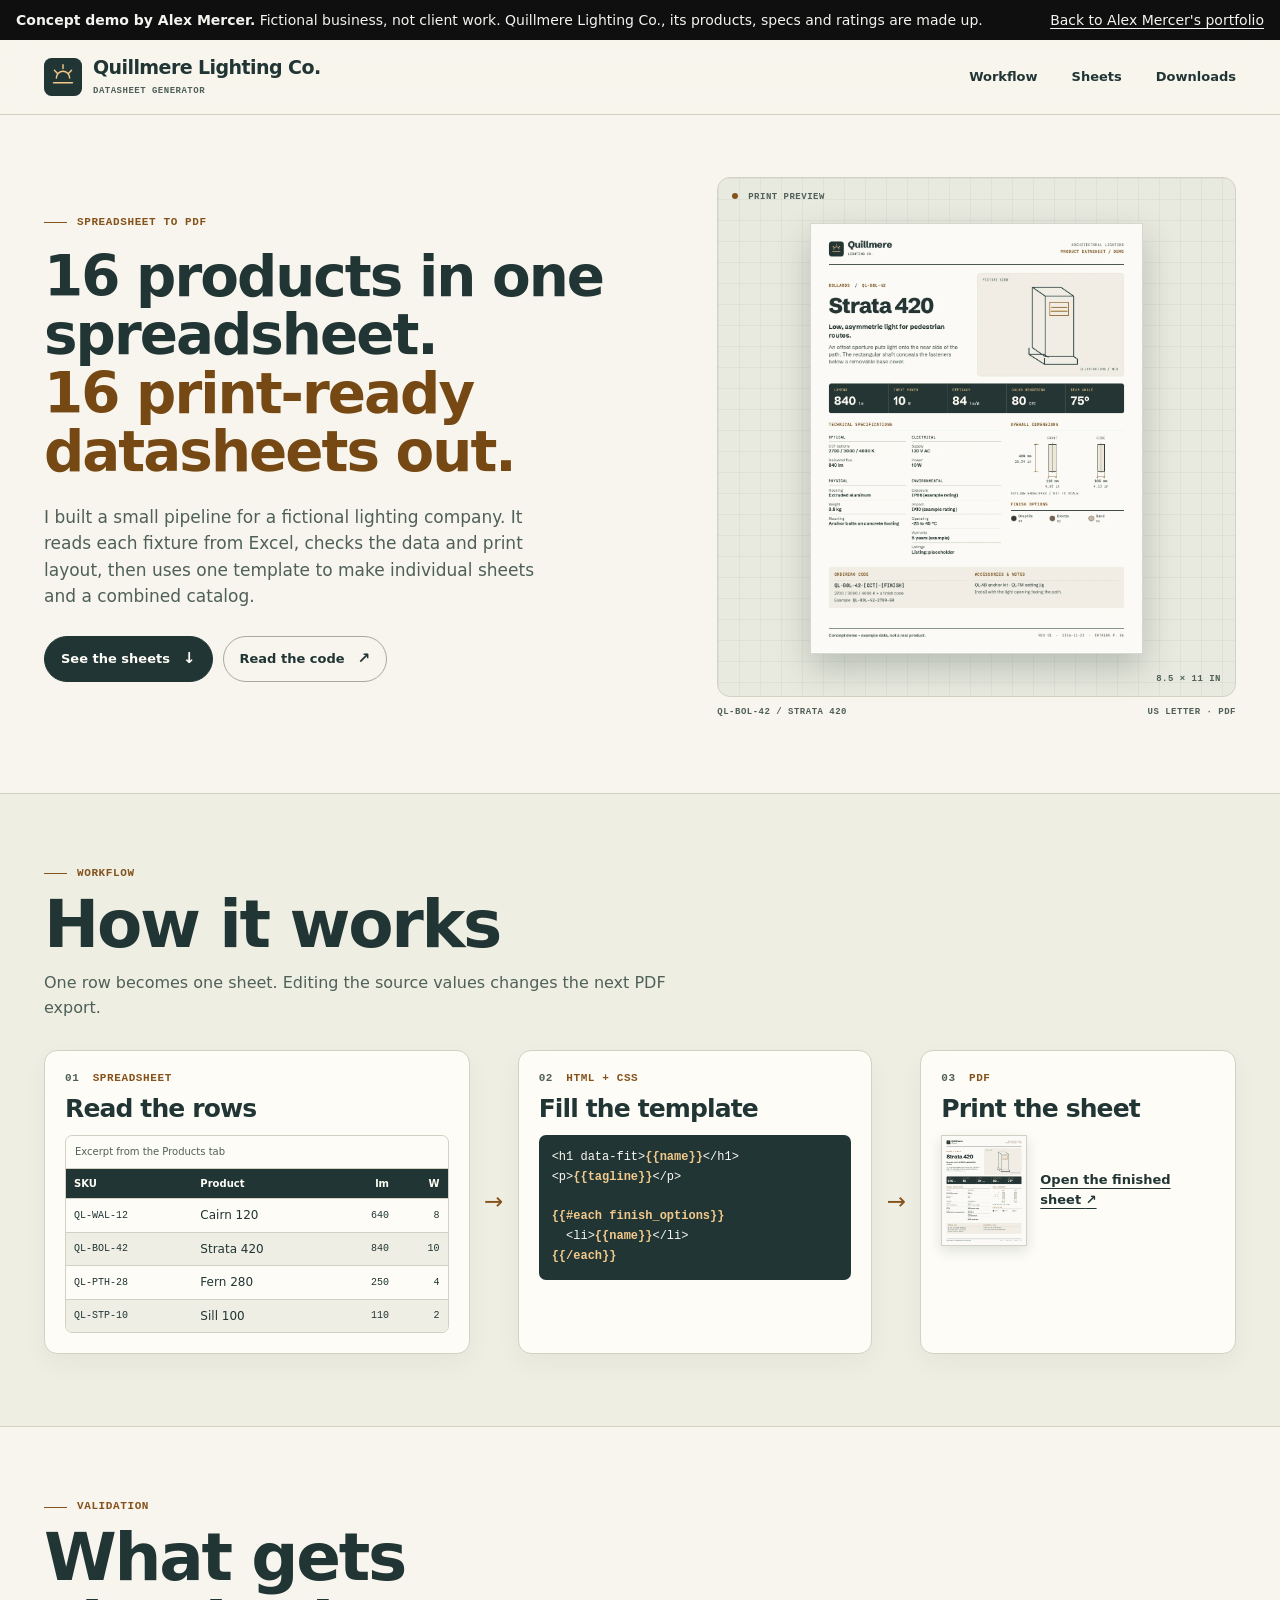
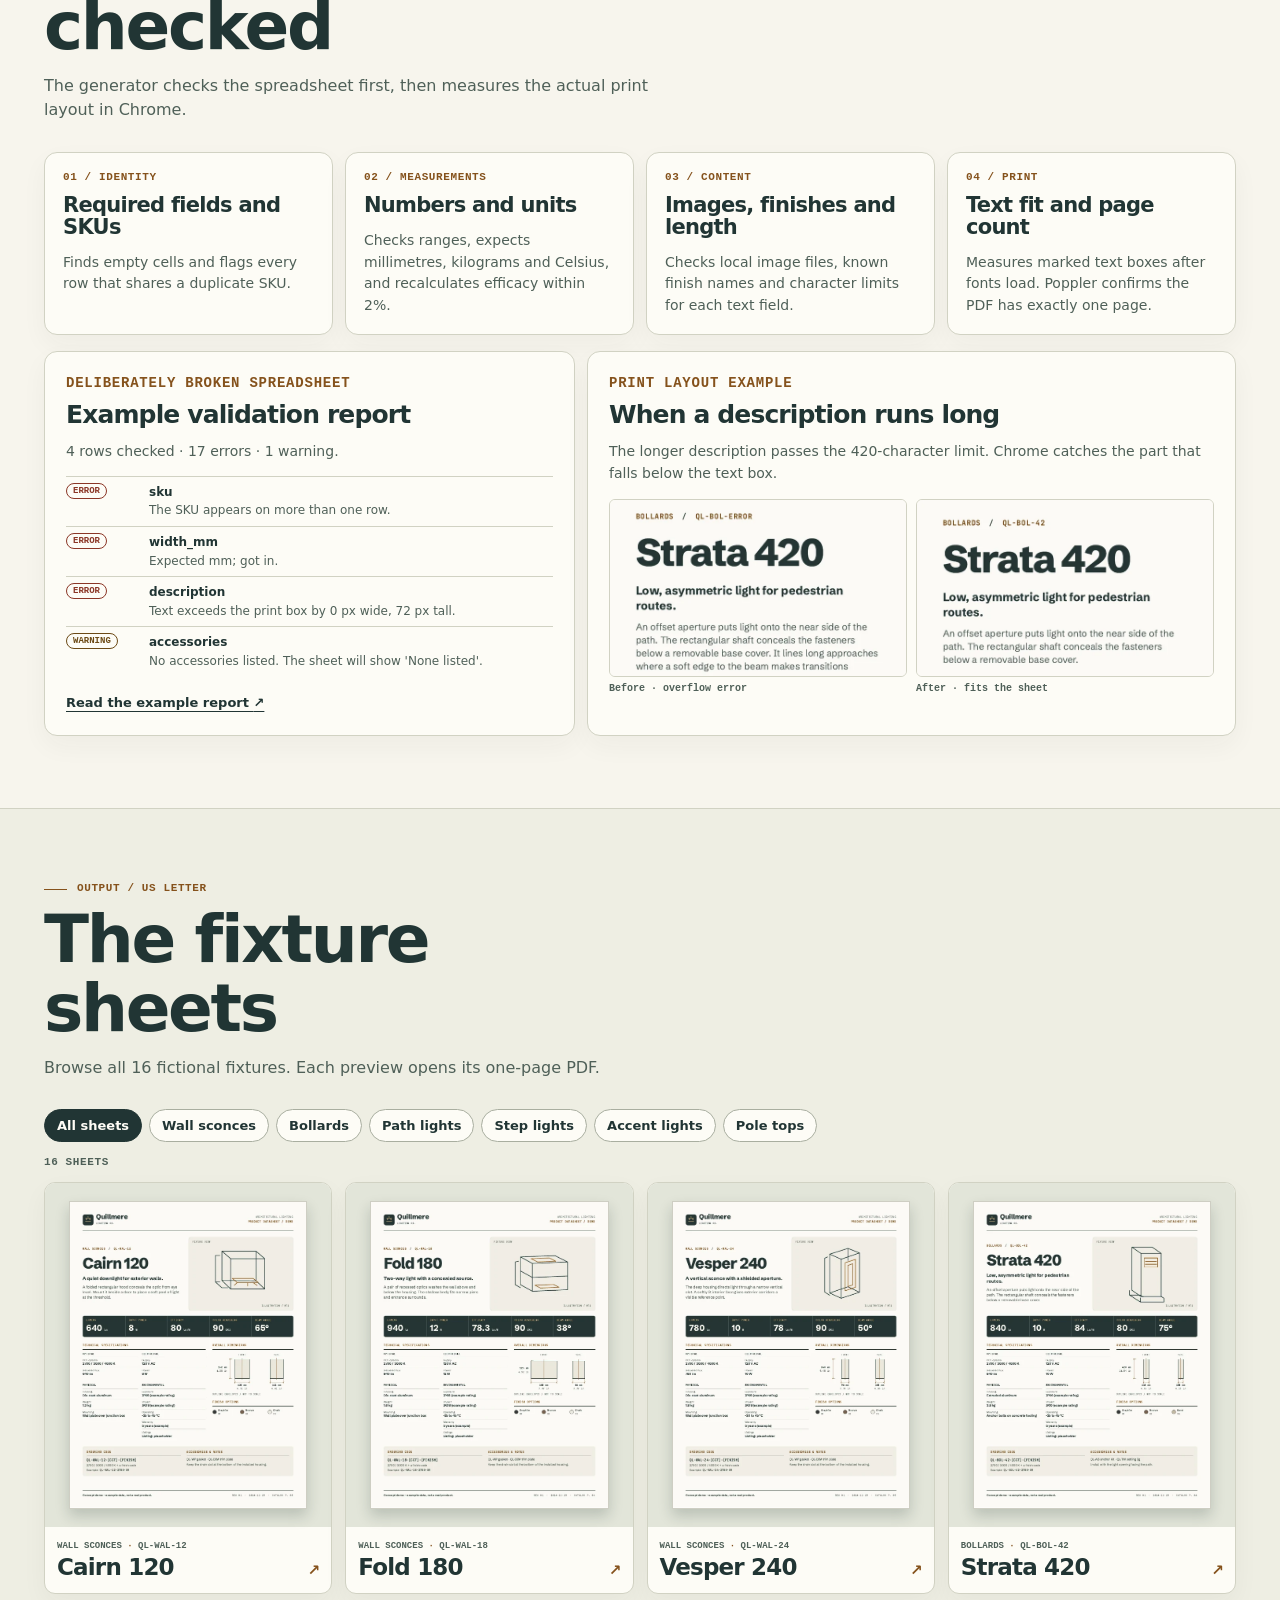
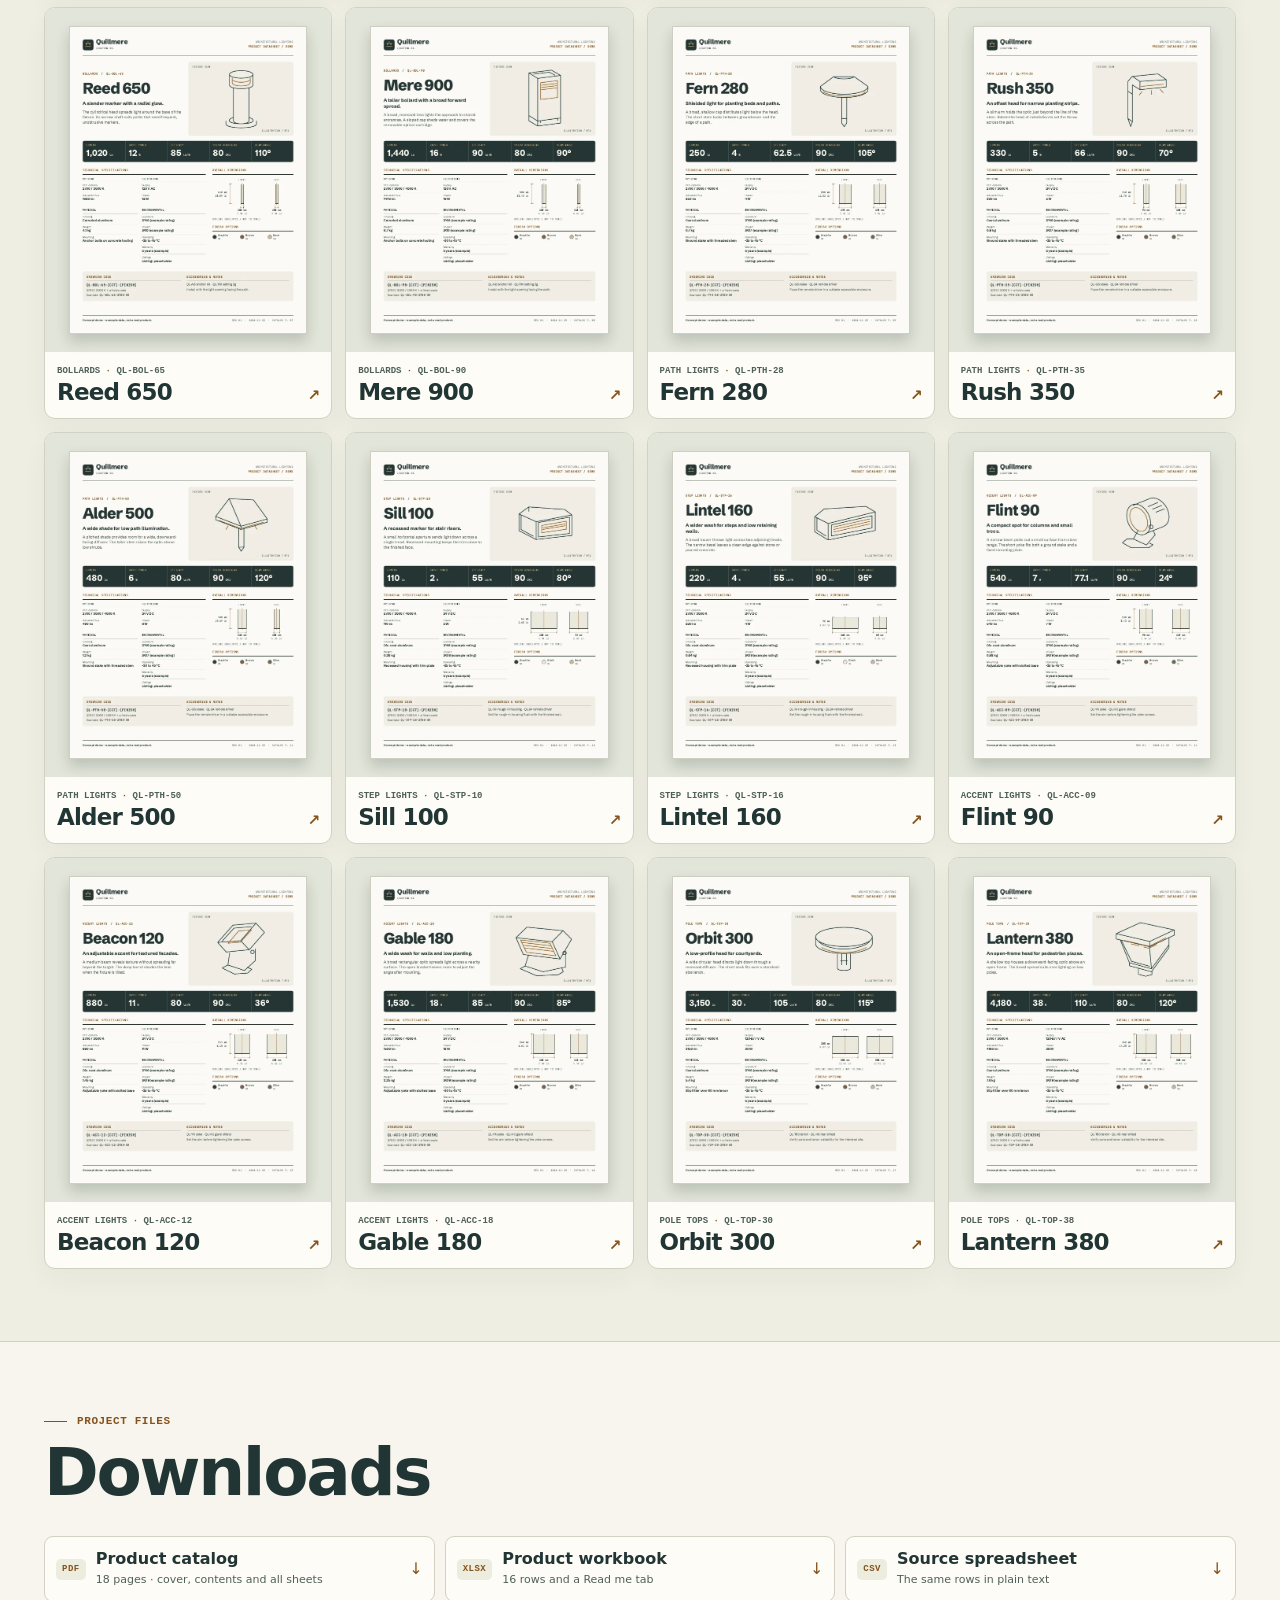
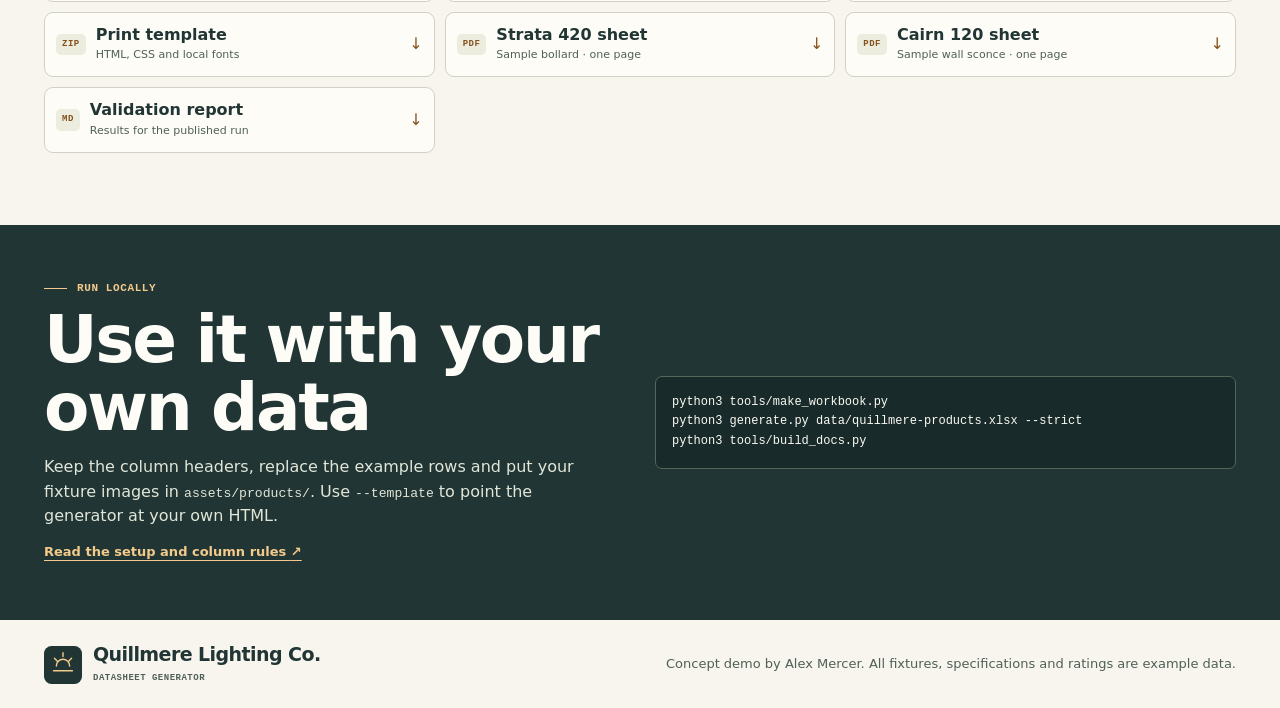
==== docs/index.html @ 567d4f14 "Build the demo page with the sheet gallery and downloads" ====
<!doctype html>
<html lang="en">
<head>
  <meta charset="utf-8">
  <meta name="viewport" content="width=device-width, initial-scale=1">
  <meta name="robots" content="noindex">
  <meta name="description" content="A portfolio concept demo that turns a product spreadsheet into print-ready lighting datasheets.">
  <title>Quillmere Lighting Co. / Datasheet Generator</title>
  <link rel="stylesheet" href="style.css">
  <script src="filters.js" defer></script>
</head>
<body>
<div class="am-demo-bar" role="note" style="font:14px/1.45 system-ui,-apple-system,'Segoe UI',sans-serif;background:#0f0f0f;color:#f3f3ef;padding:10px 16px;display:flex;flex-wrap:wrap;gap:6px 18px;justify-content:space-between;align-items:center;position:relative;z-index:50"><span><b>Concept demo by Alex Mercer.</b> Fictional business, not client work. Quillmere Lighting Co., its products, specs and ratings are made up.</span><a href="../index.html" style="color:#f3f3ef;text-decoration:underline;text-underline-offset:3px">Back to Alex Mercer&#39;s portfolio</a></div>
<header class="site-header">
  <div class="wrap nav-row">
    <a class="site-brand" href="#top"><svg viewBox="0 0 40 40" aria-hidden="true"><rect width="40" height="40" rx="8"/><path d="M10 26h20M13 21a7 7 0 0 1 14 0M20 7v4m-9 2 3 3m15-3-3 3"/></svg><span><b>Quillmere Lighting Co.</b><small>Datasheet generator</small></span></a>
    <nav aria-label="Project sections">
      <a href="#workflow">Workflow</a><a href="#sheets">Sheets</a><a href="#downloads">Downloads</a>
    </nav>
  </div>
</header>

<main id="top">
  <section class="hero wrap" aria-labelledby="hero-title">
    <div class="hero-copy">
      <p class="eyebrow ruled">Spreadsheet to PDF</p>
      <h1 id="hero-title">16 products in one spreadsheet.<br><span>16 print-ready datasheets out.</span></h1>
      <p class="lede">I built a small pipeline for a fictional lighting company. It reads each fixture from Excel, checks the data and print layout, then uses one template to make individual sheets and a combined catalog.</p>
      <div class="actions">
        <a class="button primary" href="#sheets">See the sheets <span aria-hidden="true">↓</span></a>
        <a class="button" href="https://github.com/alexmercer-projects/quillmere-datasheet-generator">Read the code <span aria-hidden="true">↗</span></a>
      </div>
    </div>
    <figure class="hero-visual">
      <div class="drawing-board">
        <span class="board-label"><span></span> Print preview</span>
        <a href="sheets/QL-BOL-42.pdf" aria-label="Open the Strata 420 PDF">
          <img src="img/featured.webp" width="960" height="1243" alt="Full Strata 420 sheet with a bollard drawing, specifications and finish swatches" fetchpriority="high">
        </a>
        <span class="board-size">8.5 × 11 IN</span>
      </div>
      <figcaption><span>QL-BOL-42 / Strata 420</span><span>US Letter · PDF</span></figcaption>
    </figure>
  </section>

  <section id="workflow" class="band workflow-band">
    <div class="wrap">
      <div class="section-head">
        <p class="eyebrow ruled">Workflow</p>
        <h2>How it works</h2>
        <p>One row becomes one sheet. Editing the source values changes the next PDF export.</p>
      </div>
      <div class="workflow">
        <article class="step">
          <p class="eyebrow"><span>01</span> Spreadsheet</p>
          <h3>Read the rows</h3>
          <div class="table-scroll" tabindex="0" aria-label="Scrollable product spreadsheet excerpt">
            <table>
              <caption>Excerpt from the Products tab</caption>
              <thead><tr><th scope="col">SKU</th><th scope="col">Product</th><th scope="col">lm</th><th scope="col">W</th></tr></thead>
              <tbody>
                <tr><td>QL-WAL-12</td><td>Cairn 120</td><td>640</td><td>8</td></tr><tr><td>QL-BOL-42</td><td>Strata 420</td><td>840</td><td>10</td></tr><tr><td>QL-PTH-28</td><td>Fern 280</td><td>250</td><td>4</td></tr><tr><td>QL-STP-10</td><td>Sill 100</td><td>110</td><td>2</td></tr>
              </tbody>
            </table>
          </div>
        </article>
        <span class="flow-arrow" aria-hidden="true">→</span>
        <article class="step code-step">
          <p class="eyebrow"><span>02</span> HTML + CSS</p>
          <h3>Fill the template</h3>
          <pre><code>&lt;h1 data-fit&gt;<b>&#123;&#123;name&#125;&#125;</b>&lt;/h1&gt;
&lt;p&gt;<b>&#123;&#123;tagline&#125;&#125;</b>&lt;/p&gt;

<b>&#123;&#123;#each finish_options&#125;&#125;</b>
  &lt;li&gt;<b>&#123;&#123;name&#125;&#125;</b>&lt;/li&gt;
<b>&#123;&#123;/each&#125;&#125;</b></code></pre>
        </article>
        <span class="flow-arrow" aria-hidden="true">→</span>
        <article class="step output-step">
          <p class="eyebrow"><span>03</span> PDF</p>
          <h3>Print the sheet</h3>
          <a href="sheets/QL-BOL-42.pdf">
            <img src="img/QL-BOL-42.webp" width="600" height="777" alt="Strata 420 finished datasheet" loading="lazy">
            <span>Open the finished sheet <span aria-hidden="true">↗</span></span>
          </a>
        </article>
      </div>
    </div>
  </section>

  <section id="checks" class="band wrap">
    <div class="section-head">
      <p class="eyebrow ruled">Validation</p>
      <h2>What gets checked</h2>
      <p>The generator checks the spreadsheet first, then measures the actual print layout in Chrome.</p>
    </div>
    <div class="check-grid">
      <article class="check"><p class="eyebrow">01 / Identity</p><h3>Required fields and SKUs</h3><p>Finds empty cells and flags every row that shares a duplicate SKU.</p></article>
      <article class="check"><p class="eyebrow">02 / Measurements</p><h3>Numbers and units</h3><p>Checks ranges, expects millimetres, kilograms and Celsius, and recalculates efficacy within 2%.</p></article>
      <article class="check"><p class="eyebrow">03 / Content</p><h3>Images, finishes and length</h3><p>Checks local image files, known finish names and character limits for each text field.</p></article>
      <article class="check"><p class="eyebrow">04 / Print</p><h3>Text fit and page count</h3><p>Measures marked text boxes after fonts load. Poppler confirms the PDF has exactly one page.</p></article>
    </div>
    <div class="example">
      <div class="report-example">
        <p class="eyebrow">Deliberately broken spreadsheet</p>
        <h3>Example validation report</h3>
        <p>4 rows checked · 17 errors · 1 warning.</p>
        <ul class="findings">
          <li><span class="severity error">error</span><div><strong>sku</strong><span>The SKU appears on more than one row.</span></div></li><li><span class="severity error">error</span><div><strong>width_mm</strong><span>Expected mm; got in.</span></div></li><li><span class="severity error">error</span><div><strong>description</strong><span>Text exceeds the print box by 0 px wide, 72 px tall.</span></div></li><li><span class="severity warning">warning</span><div><strong>accessories</strong><span>No accessories listed. The sheet will show &#x27;None listed&#x27;.</span></div></li>
        </ul>
        <a class="text-link" href="files/example-validation-report.md">Read the example report <span aria-hidden="true">↗</span></a>
      </div>
      <div class="overflow-example">
        <p class="eyebrow">Print layout example</p>
        <h3>When a description runs long</h3>
        <p>The longer description passes the 420-character limit. Chrome catches the part that falls below the text box.</p>
        <div class="comparison">
          <figure><img src="img/overflow-before.webp" width="640" height="380" loading="lazy" alt="Long description clipped before its final sentences"><figcaption>Before · overflow error</figcaption></figure>
          <figure><img src="img/overflow-after.webp" width="640" height="380" loading="lazy" alt="Shortened description fitting on the Strata 420 sheet"><figcaption>After · fits the sheet</figcaption></figure>
        </div>
      </div>
    </div>
  </section>

  <section id="sheets" class="band gallery-band">
    <div class="wrap">
      <div class="section-head">
        <p class="eyebrow ruled">Output / US Letter</p>
        <h2>The fixture sheets</h2>
        <p>Browse all 16 fictional fixtures. Each preview opens its one-page PDF.</p>
      </div>
      <div class="filters" role="group" aria-label="Filter sheets by fixture family">
        <button type="button" data-filter="" aria-pressed="true">All sheets</button>
        <button type="button" data-filter="Wall sconces" aria-pressed="false">Wall sconces</button><button type="button" data-filter="Bollards" aria-pressed="false">Bollards</button><button type="button" data-filter="Path lights" aria-pressed="false">Path lights</button><button type="button" data-filter="Step lights" aria-pressed="false">Step lights</button><button type="button" data-filter="Accent lights" aria-pressed="false">Accent lights</button><button type="button" data-filter="Pole tops" aria-pressed="false">Pole tops</button>
      </div>
      <p class="sheet-count" aria-live="polite">16 sheets</p>
      <div class="sheet-grid">
        
        <article class="sheet-card" data-family="Wall sconces">
          <a href="sheets/QL-WAL-12.pdf">
            <div class="thumb"><img src="img/QL-WAL-12.webp" width="600" height="777" alt="Cairn 120 datasheet preview with fixture line art" loading="lazy"></div>
            <div class="card-label">
              <p>Wall sconces <span>·</span> QL-WAL-12</p>
              <h3>Cairn 120<span aria-hidden="true">↗</span></h3>
            </div>
          </a>
        </article>
        
        <article class="sheet-card" data-family="Wall sconces">
          <a href="sheets/QL-WAL-18.pdf">
            <div class="thumb"><img src="img/QL-WAL-18.webp" width="600" height="777" alt="Fold 180 datasheet preview with fixture line art" loading="lazy"></div>
            <div class="card-label">
              <p>Wall sconces <span>·</span> QL-WAL-18</p>
              <h3>Fold 180<span aria-hidden="true">↗</span></h3>
            </div>
          </a>
        </article>
        
        <article class="sheet-card" data-family="Wall sconces">
          <a href="sheets/QL-WAL-24.pdf">
            <div class="thumb"><img src="img/QL-WAL-24.webp" width="600" height="777" alt="Vesper 240 datasheet preview with fixture line art" loading="lazy"></div>
            <div class="card-label">
              <p>Wall sconces <span>·</span> QL-WAL-24</p>
              <h3>Vesper 240<span aria-hidden="true">↗</span></h3>
            </div>
          </a>
        </article>
        
        <article class="sheet-card" data-family="Bollards">
          <a href="sheets/QL-BOL-42.pdf">
            <div class="thumb"><img src="img/QL-BOL-42.webp" width="600" height="777" alt="Strata 420 datasheet preview with fixture line art" loading="lazy"></div>
            <div class="card-label">
              <p>Bollards <span>·</span> QL-BOL-42</p>
              <h3>Strata 420<span aria-hidden="true">↗</span></h3>
            </div>
          </a>
        </article>
        
        <article class="sheet-card" data-family="Bollards">
          <a href="sheets/QL-BOL-65.pdf">
            <div class="thumb"><img src="img/QL-BOL-65.webp" width="600" height="777" alt="Reed 650 datasheet preview with fixture line art" loading="lazy"></div>
            <div class="card-label">
              <p>Bollards <span>·</span> QL-BOL-65</p>
              <h3>Reed 650<span aria-hidden="true">↗</span></h3>
            </div>
          </a>
        </article>
        
        <article class="sheet-card" data-family="Bollards">
          <a href="sheets/QL-BOL-90.pdf">
            <div class="thumb"><img src="img/QL-BOL-90.webp" width="600" height="777" alt="Mere 900 datasheet preview with fixture line art" loading="lazy"></div>
            <div class="card-label">
              <p>Bollards <span>·</span> QL-BOL-90</p>
              <h3>Mere 900<span aria-hidden="true">↗</span></h3>
            </div>
          </a>
        </article>
        
        <article class="sheet-card" data-family="Path lights">
          <a href="sheets/QL-PTH-28.pdf">
            <div class="thumb"><img src="img/QL-PTH-28.webp" width="600" height="777" alt="Fern 280 datasheet preview with fixture line art" loading="lazy"></div>
            <div class="card-label">
              <p>Path lights <span>·</span> QL-PTH-28</p>
              <h3>Fern 280<span aria-hidden="true">↗</span></h3>
            </div>
          </a>
        </article>
        
        <article class="sheet-card" data-family="Path lights">
          <a href="sheets/QL-PTH-35.pdf">
            <div class="thumb"><img src="img/QL-PTH-35.webp" width="600" height="777" alt="Rush 350 datasheet preview with fixture line art" loading="lazy"></div>
            <div class="card-label">
              <p>Path lights <span>·</span> QL-PTH-35</p>
              <h3>Rush 350<span aria-hidden="true">↗</span></h3>
            </div>
          </a>
        </article>
        
        <article class="sheet-card" data-family="Path lights">
          <a href="sheets/QL-PTH-50.pdf">
            <div class="thumb"><img src="img/QL-PTH-50.webp" width="600" height="777" alt="Alder 500 datasheet preview with fixture line art" loading="lazy"></div>
            <div class="card-label">
              <p>Path lights <span>·</span> QL-PTH-50</p>
              <h3>Alder 500<span aria-hidden="true">↗</span></h3>
            </div>
          </a>
        </article>
        
        <article class="sheet-card" data-family="Step lights">
          <a href="sheets/QL-STP-10.pdf">
            <div class="thumb"><img src="img/QL-STP-10.webp" width="600" height="777" alt="Sill 100 datasheet preview with fixture line art" loading="lazy"></div>
            <div class="card-label">
              <p>Step lights <span>·</span> QL-STP-10</p>
              <h3>Sill 100<span aria-hidden="true">↗</span></h3>
            </div>
          </a>
        </article>
        
        <article class="sheet-card" data-family="Step lights">
          <a href="sheets/QL-STP-16.pdf">
            <div class="thumb"><img src="img/QL-STP-16.webp" width="600" height="777" alt="Lintel 160 datasheet preview with fixture line art" loading="lazy"></div>
            <div class="card-label">
              <p>Step lights <span>·</span> QL-STP-16</p>
              <h3>Lintel 160<span aria-hidden="true">↗</span></h3>
            </div>
          </a>
        </article>
        
        <article class="sheet-card" data-family="Accent lights">
          <a href="sheets/QL-ACC-09.pdf">
            <div class="thumb"><img src="img/QL-ACC-09.webp" width="600" height="777" alt="Flint 90 datasheet preview with fixture line art" loading="lazy"></div>
            <div class="card-label">
              <p>Accent lights <span>·</span> QL-ACC-09</p>
              <h3>Flint 90<span aria-hidden="true">↗</span></h3>
            </div>
          </a>
        </article>
        
        <article class="sheet-card" data-family="Accent lights">
          <a href="sheets/QL-ACC-12.pdf">
            <div class="thumb"><img src="img/QL-ACC-12.webp" width="600" height="777" alt="Beacon 120 datasheet preview with fixture line art" loading="lazy"></div>
            <div class="card-label">
              <p>Accent lights <span>·</span> QL-ACC-12</p>
              <h3>Beacon 120<span aria-hidden="true">↗</span></h3>
            </div>
          </a>
        </article>
        
        <article class="sheet-card" data-family="Accent lights">
          <a href="sheets/QL-ACC-18.pdf">
            <div class="thumb"><img src="img/QL-ACC-18.webp" width="600" height="777" alt="Gable 180 datasheet preview with fixture line art" loading="lazy"></div>
            <div class="card-label">
              <p>Accent lights <span>·</span> QL-ACC-18</p>
              <h3>Gable 180<span aria-hidden="true">↗</span></h3>
            </div>
          </a>
        </article>
        
        <article class="sheet-card" data-family="Pole tops">
          <a href="sheets/QL-TOP-30.pdf">
            <div class="thumb"><img src="img/QL-TOP-30.webp" width="600" height="777" alt="Orbit 300 datasheet preview with fixture line art" loading="lazy"></div>
            <div class="card-label">
              <p>Pole tops <span>·</span> QL-TOP-30</p>
              <h3>Orbit 300<span aria-hidden="true">↗</span></h3>
            </div>
          </a>
        </article>
        
        <article class="sheet-card" data-family="Pole tops">
          <a href="sheets/QL-TOP-38.pdf">
            <div class="thumb"><img src="img/QL-TOP-38.webp" width="600" height="777" alt="Lantern 380 datasheet preview with fixture line art" loading="lazy"></div>
            <div class="card-label">
              <p>Pole tops <span>·</span> QL-TOP-38</p>
              <h3>Lantern 380<span aria-hidden="true">↗</span></h3>
            </div>
          </a>
        </article>
        
      </div>
    </div>
  </section>

  <section id="downloads" class="band wrap">
    <div class="section-head">
      <p class="eyebrow ruled">Project files</p>
      <h2>Downloads</h2>
    </div>
    <div class="downloads">
      
      <a href="files/quillmere-catalog-DEMO.pdf" download><span class="filetype">PDF</span><span><b>Product catalog</b><small>18 pages · cover, contents and all sheets</small></span><span class="download-arrow" aria-hidden="true">↓</span></a>
      
      <a href="files/quillmere-products.xlsx" download><span class="filetype">XLSX</span><span><b>Product workbook</b><small>16 rows and a Read me tab</small></span><span class="download-arrow" aria-hidden="true">↓</span></a>
      
      <a href="files/quillmere-products.csv" download><span class="filetype">CSV</span><span><b>Source spreadsheet</b><small>The same rows in plain text</small></span><span class="download-arrow" aria-hidden="true">↓</span></a>
      
      <a href="files/quillmere-template.zip" download><span class="filetype">ZIP</span><span><b>Print template</b><small>HTML, CSS and local fonts</small></span><span class="download-arrow" aria-hidden="true">↓</span></a>
      
      <a href="sheets/QL-BOL-42.pdf" download><span class="filetype">PDF</span><span><b>Strata 420 sheet</b><small>Sample bollard · one page</small></span><span class="download-arrow" aria-hidden="true">↓</span></a>
      
      <a href="sheets/QL-WAL-12.pdf" download><span class="filetype">PDF</span><span><b>Cairn 120 sheet</b><small>Sample wall sconce · one page</small></span><span class="download-arrow" aria-hidden="true">↓</span></a>
      
      <a href="files/validation-report.md" download><span class="filetype">MD</span><span><b>Validation report</b><small>Results for the published run</small></span><span class="download-arrow" aria-hidden="true">↓</span></a>
      
    </div>
  </section>

  <section id="use" class="use-band">
    <div class="wrap use-grid">
      <div>
        <p class="eyebrow ruled">Run locally</p>
        <h2>Use it with your own data</h2>
        <p>Keep the column headers, replace the example rows and put your fixture images in <code>assets/products/</code>. Use <code>--template</code> to point the generator at your own HTML.</p>
        <a class="text-link" href="https://github.com/alexmercer-projects/quillmere-datasheet-generator">Read the setup and column rules <span aria-hidden="true">↗</span></a>
      </div>
      <pre><code>python3 tools/make_workbook.py
python3 generate.py data/quillmere-products.xlsx --strict
python3 tools/build_docs.py</code></pre>
    </div>
  </section>
</main>
<footer class="site-footer">
  <div class="wrap">
    <a class="site-brand" href="#top"><svg viewBox="0 0 40 40" aria-hidden="true"><rect width="40" height="40" rx="8"/><path d="M10 26h20M13 21a7 7 0 0 1 14 0M20 7v4m-9 2 3 3m15-3-3 3"/></svg><span><b>Quillmere Lighting Co.</b><small>Datasheet generator</small></span></a>
    <p>Concept demo by Alex Mercer. All fixtures, specifications and ratings are example data.</p>
  </div>
</footer>
</body>
</html>
---- docs/style.css ----
@font-face { font-family: Schibsted; src: url("fonts/SchibstedGrotesk.woff2") format("woff2"); font-weight: 100 900; font-display: swap; }
@font-face { font-family: JetBrains; src: url("fonts/JetBrainsMono.woff2") format("woff2"); font-weight: 100 800; font-display: swap; }

:root {
  color-scheme: light;
  --paper: #f7f5ed;
  --card: #fdfcf6;
  --ink: #213534;
  --muted: #4f6058;
  --accent: #85521c;
  --bright: #f3ca8b;
  --line: #d1d2c3;
  --tint: #ececdf;
  --mono: JetBrains, ui-monospace, monospace;
  --shadow: 0 10px 26px #2336320b;
}
* { box-sizing: border-box; }
html { scroll-padding-top: 96px; }
body { margin: 0; color: var(--ink); background: var(--paper); font: 16px/1.55 Schibsted, system-ui, sans-serif; }
a { color: inherit; }
a, button { -webkit-tap-highlight-color: transparent; }
:focus-visible { outline: 3px solid #a36320; outline-offset: 4px; }
img { max-width: 100%; height: auto; display: block; }
h1, h2, h3, p, figure { margin: 0; }
h1, h2, h3 { font-weight: 800; letter-spacing: -.035em; line-height: 1.04; }
h2 { font-size: clamp(38px, 5.4vw, 66px); }
h3 { font-size: 25px; }
p + p { margin-top: .6em; }
code, pre { font-family: var(--mono); }
.wrap { width: min(1192px, calc(100% - 80px)); margin-inline: auto; }

.site-header { position: sticky; top: 0; z-index: 10; background: #f7f5edf2; backdrop-filter: blur(12px); border-bottom: 1px solid var(--line); }
.nav-row { min-height: 74px; display: flex; align-items: center; justify-content: space-between; gap: 20px; }
.site-brand { display: inline-flex; align-items: center; gap: 11px; text-decoration: none; line-height: 1.15; }
.site-brand svg { width: 38px; height: 38px; flex: 0 0 auto; }
.site-brand svg rect { fill: var(--ink); }
.site-brand svg path { stroke: var(--bright); stroke-width: 1.5; stroke-linecap: round; fill: none; }
.site-brand b { display: block; font-size: 19px; font-weight: 800; letter-spacing: -.03em; }
.site-brand small, .eyebrow, .board-label, .board-size, .hero-visual figcaption, .sheet-count, .filetype {
  font: 600 11px/1.45 var(--mono); text-transform: uppercase; letter-spacing: .055em;
}
.site-brand small { color: var(--muted); font-size: 9px; }
nav { display: flex; gap: clamp(16px, 3vw, 34px); font-size: 13px; font-weight: 700; }
nav a { text-decoration: none; }
nav a:hover, .text-link:hover { color: var(--accent); text-decoration: underline; text-underline-offset: 4px; }

.hero { display: grid; grid-template-columns: 1.15fr 1fr; gap: clamp(30px, 6vw, 85px); align-items: center; padding: 62px 0 74px; }
.eyebrow { color: var(--accent); }
.ruled { display: flex; align-items: center; gap: 10px; }
.ruled::before { content: ""; flex: 0 0 23px; height: 1px; background: currentColor; }
.hero h1 { font-size: clamp(40px, 4.4vw, 64px); margin: 17px 0 22px; }
.hero h1 span { color: #764914; }
.lede { font-size: 17px; max-width: 46ch; color: var(--muted); }
.actions { display: flex; flex-wrap: wrap; gap: 10px; margin-top: 27px; }
.button { display: inline-flex; align-items: center; gap: 13px; justify-content: center; padding: 10px 16px; border: 1px solid #a6aa9c; border-radius: 999px; text-decoration: none; font-weight: 700; font-size: 13px; }
.button:hover { background: var(--tint); border-color: var(--ink); }
.button.primary { background: var(--ink); color: var(--card); border-color: var(--ink); }
.button.primary:hover { background: #344e49; }
.button span { font-size: 15px; }
.drawing-board {
  padding: 45px 32px 42px; display: grid; place-items: center; position: relative; background: #e9eadf;
  background-image: linear-gradient(#2135340c 1px, transparent 1px), linear-gradient(90deg, #2135340c 1px, transparent 1px);
  background-size: 21px 21px; border: 1px solid var(--line); border-radius: 13px;
}
.drawing-board a { width: min(100%, 333px); box-shadow: 0 14px 32px #182e2b3d; border: 1px solid #d7d7ce; }
.drawing-board a:hover { box-shadow: 0 17px 35px #182e2b60; }
.board-label, .board-size { position: absolute; color: var(--muted); font-size: 9px; }
.board-label { left: 14px; top: 13px; }
.board-label span { display: inline-block; width: 6px; height: 6px; background: var(--accent); border-radius: 100%; margin-right: 4px; }
.board-size { right: 14px; bottom: 10px; }
.hero-visual figcaption { display: flex; flex-wrap: wrap; justify-content: space-between; gap: 4px 12px; margin-top: 9px; color: var(--muted); font-size: 9px; }

.band { padding-block: 72px; }
.workflow-band, .gallery-band { border-block: 1px solid var(--line); background: #eeeee3; }
.section-head { max-width: 62ch; margin-bottom: 29px; }
.section-head h2, .use-grid h2 { margin: 9px 0 12px; }
.section-head > p:last-child, .check > p:last-child, .example p:not(.eyebrow) { color: var(--muted); }
.workflow { display: grid; grid-template-columns: 1.2fr 24px 1fr 24px .89fr; gap: 12px; }
.step, .check, .example > div { min-width: 0; border: 1px solid var(--line); border-radius: 13px; background: var(--card); box-shadow: var(--shadow); }
.step { padding: 20px; }
.step .eyebrow span { color: var(--muted); margin-right: 6px; }
.step h3, .check h3, .example h3 { margin: 9px 0 13px; }
.flow-arrow { align-self: center; justify-self: center; color: var(--accent); font-size: 23px; }
.table-scroll { overflow-x: auto; border: 1px solid var(--line); border-radius: 7px; }
table { width: 100%; min-width: 296px; border-collapse: collapse; white-space: nowrap; font-size: 12px; }
caption { text-align: left; padding: 8px 9px; color: var(--muted); font-size: 10px; }
th, td { padding: 7px 8px; text-align: left; border-top: 1px solid var(--line); }
th { color: var(--card); background: var(--ink); font-size: 10px; }
td:first-child, td:nth-child(n+3) { font-family: var(--mono); font-size: 10px; }
td:nth-child(n+3), th:nth-child(n+3) { text-align: right; }
tr:nth-child(even) td { background: #eeeee4; }
pre { margin: 0; overflow: auto; white-space: pre-wrap; overflow-wrap: anywhere; background: var(--ink); color: #fbfaf3; border-radius: 7px; padding: 13px; font-size: 12px; line-height: 1.65; }
pre b { color: var(--bright); font-weight: 600; }
.output-step a { display: grid; grid-template-columns: 86px 1fr; align-items: center; gap: 13px; font-weight: 700; font-size: 13px; text-underline-offset: 4px; }
.output-step img { box-shadow: 0 5px 12px #23363222; border: 1px solid var(--line); }

.check-grid { display: grid; grid-template-columns: repeat(4, 1fr); gap: 12px; }
.check { padding: 17px 18px; }
.check h3 { font-size: 21px; }
.check p:last-child, .example p { font-size: 14px; }
.example { margin-top: 16px; display: grid; grid-template-columns: .9fr 1.1fr; gap: 12px; }
.example > div { padding: 21px; }
.findings { list-style: none; padding: 0; margin: 13px 0; }
.findings li { display: grid; grid-template-columns: 75px 1fr; align-items: start; gap: 8px; border-top: 1px solid var(--line); padding: 6px 0; overflow-wrap: anywhere; font-size: 12px; }
.findings strong { display: block; }
.findings div span { color: var(--muted); }
.severity { font: 700 9px var(--mono); text-transform: uppercase; border: 1px solid; border-radius: 15px; padding: 2px 6px; width: fit-content; color: #8b3626; }
.severity.warning { color: #6c4a16; }
.comparison { display: grid; grid-template-columns: 1fr 1fr; gap: 9px; margin-top: 15px; }
.comparison img { border: 1px solid var(--line); border-radius: 6px; width: 100%; }
.comparison figcaption { color: var(--muted); margin-top: 4px; font: 600 10px/1.5 var(--mono); }
.text-link { font-weight: 700; font-size: 13px; text-underline-offset: 4px; overflow-wrap: anywhere; }

.filters { display: flex; flex-wrap: wrap; gap: 7px; }
.filters button { cursor: pointer; border: 1px solid #a9aea0; background: var(--card); border-radius: 999px; color: var(--ink); font: 700 13px Schibsted, system-ui, sans-serif; padding: 8px 12px; }
.filters button:hover { border-color: var(--ink); background: #e4e6d8; }
.filters button[aria-pressed="true"] { background: var(--ink); color: #fffdf6; border-color: var(--ink); }
.sheet-count { color: var(--muted); margin: 13px 0 11px; }
.sheet-grid { display: grid; grid-template-columns: repeat(4, minmax(0, 1fr)); gap: 13px; }
.sheet-card { border: 1px solid var(--line); border-radius: 11px; background: var(--card); box-shadow: var(--shadow); }
.sheet-card a { text-decoration: none; display: block; height: 100%; border-radius: inherit; }
.sheet-card a:hover .card-label h3 { color: var(--accent); }
.thumb { background: #e2e5d9; border-radius: 10px 10px 0 0; padding: 18px 24px; }
.thumb img { width: 100%; box-shadow: 0 7px 13px #17292631; border: 1px solid #cecec3; }
.card-label { padding: 13px 12px; }
.card-label p { font: 600 9px/1.45 var(--mono); text-transform: uppercase; color: var(--muted); }
.card-label p span { color: var(--accent); }
.card-label h3 { font-size: 23px; margin-top: 3px; display: flex; align-items: baseline; justify-content: space-between; gap: 4px; }
.card-label h3 span { font-size: 15px; color: var(--accent); }

.downloads { display: grid; grid-template-columns: repeat(3, minmax(0, 1fr)); gap: 10px; }
.downloads a { display: grid; grid-template-columns: auto 1fr auto; align-items: center; gap: 10px; padding: 13px 11px; border: 1px solid var(--line); border-radius: 9px; text-decoration: none; background: var(--card); }
.downloads a:hover { border-color: var(--accent); }
.downloads b, .downloads small { display: block; }
.downloads b { line-height: 1.15; }
.downloads small { color: var(--muted); font-size: 11px; margin-top: 2px; }
.filetype { color: var(--accent); background: var(--tint); padding: 4px 6px; border-radius: 5px; font-size: 9px; }
.download-arrow { color: var(--accent); }

.use-band { background: var(--ink); color: var(--card); padding: 56px 0; }
.use-band .eyebrow, .use-band .text-link { color: var(--bright); }
.use-grid { display: grid; grid-template-columns: 1fr 1fr; align-items: center; gap: 30px; }
.use-grid > div { min-width: 0; }
.use-grid p:not(.eyebrow) { margin-bottom: 10px; max-width: 53ch; color: #e1e6d9; }
.use-grid p code { font-size: .82em; overflow-wrap: anywhere; }
.use-grid pre { background: #182a29; border: 1px solid #55665b; padding: 16px; }
.site-footer { padding-block: 24px; }
.site-footer .wrap { display: flex; justify-content: space-between; align-items: center; flex-wrap: wrap; gap: 14px; }
.site-footer p { color: var(--muted); font-size: 13px; }

@media (max-width: 1000px) {
  .workflow { grid-template-columns: 1.2fr 11px 1fr 11px .88fr; gap: 6px; }
  .step { padding: 14px; }
  .flow-arrow { font-size: 16px; }
  .output-step a { grid-template-columns: 60px 1fr; }
  .check-grid { grid-template-columns: repeat(2, 1fr); }
  .thumb { padding: 13px; }
}
@media (max-width: 760px) {
  .wrap { width: calc(100% - 36px); }
  .hero { grid-template-columns: 1fr; padding-block: 40px; gap: 26px; }
  .hero h1 { max-width: 11ch; }
  .band { padding-block: 47px; }
  .workflow { grid-template-columns: 1fr; }
  .flow-arrow { transform: rotate(90deg); line-height: 1; }
  .output-step a { grid-template-columns: 80px 1fr; }
  .example, .use-grid { grid-template-columns: 1fr; }
  .downloads, .sheet-grid { grid-template-columns: repeat(2, minmax(0, 1fr)); }
}
@media (max-width: 460px) {
  .nav-row { min-height: 61px; gap: 8px; }
  .site-brand { gap: 7px; }
  .site-brand svg { width: 31px; height: 31px; }
  .site-brand b { font-size: 16px; }
  nav { gap: 10px; font-size: 11px; }
  nav a:first-child { display: none; }
  .hero h1 { font-size: clamp(38px, 11vw, 52px); }
  .drawing-board { padding-inline: 26px; }
  .check-grid, .downloads { grid-template-columns: 1fr; }
  .example > div { padding: 15px; }
  .card-label { padding: 10px 8px; }
  .card-label h3 { font-size: 19px; }
  .card-label p { font-size: 8.5px; }
}
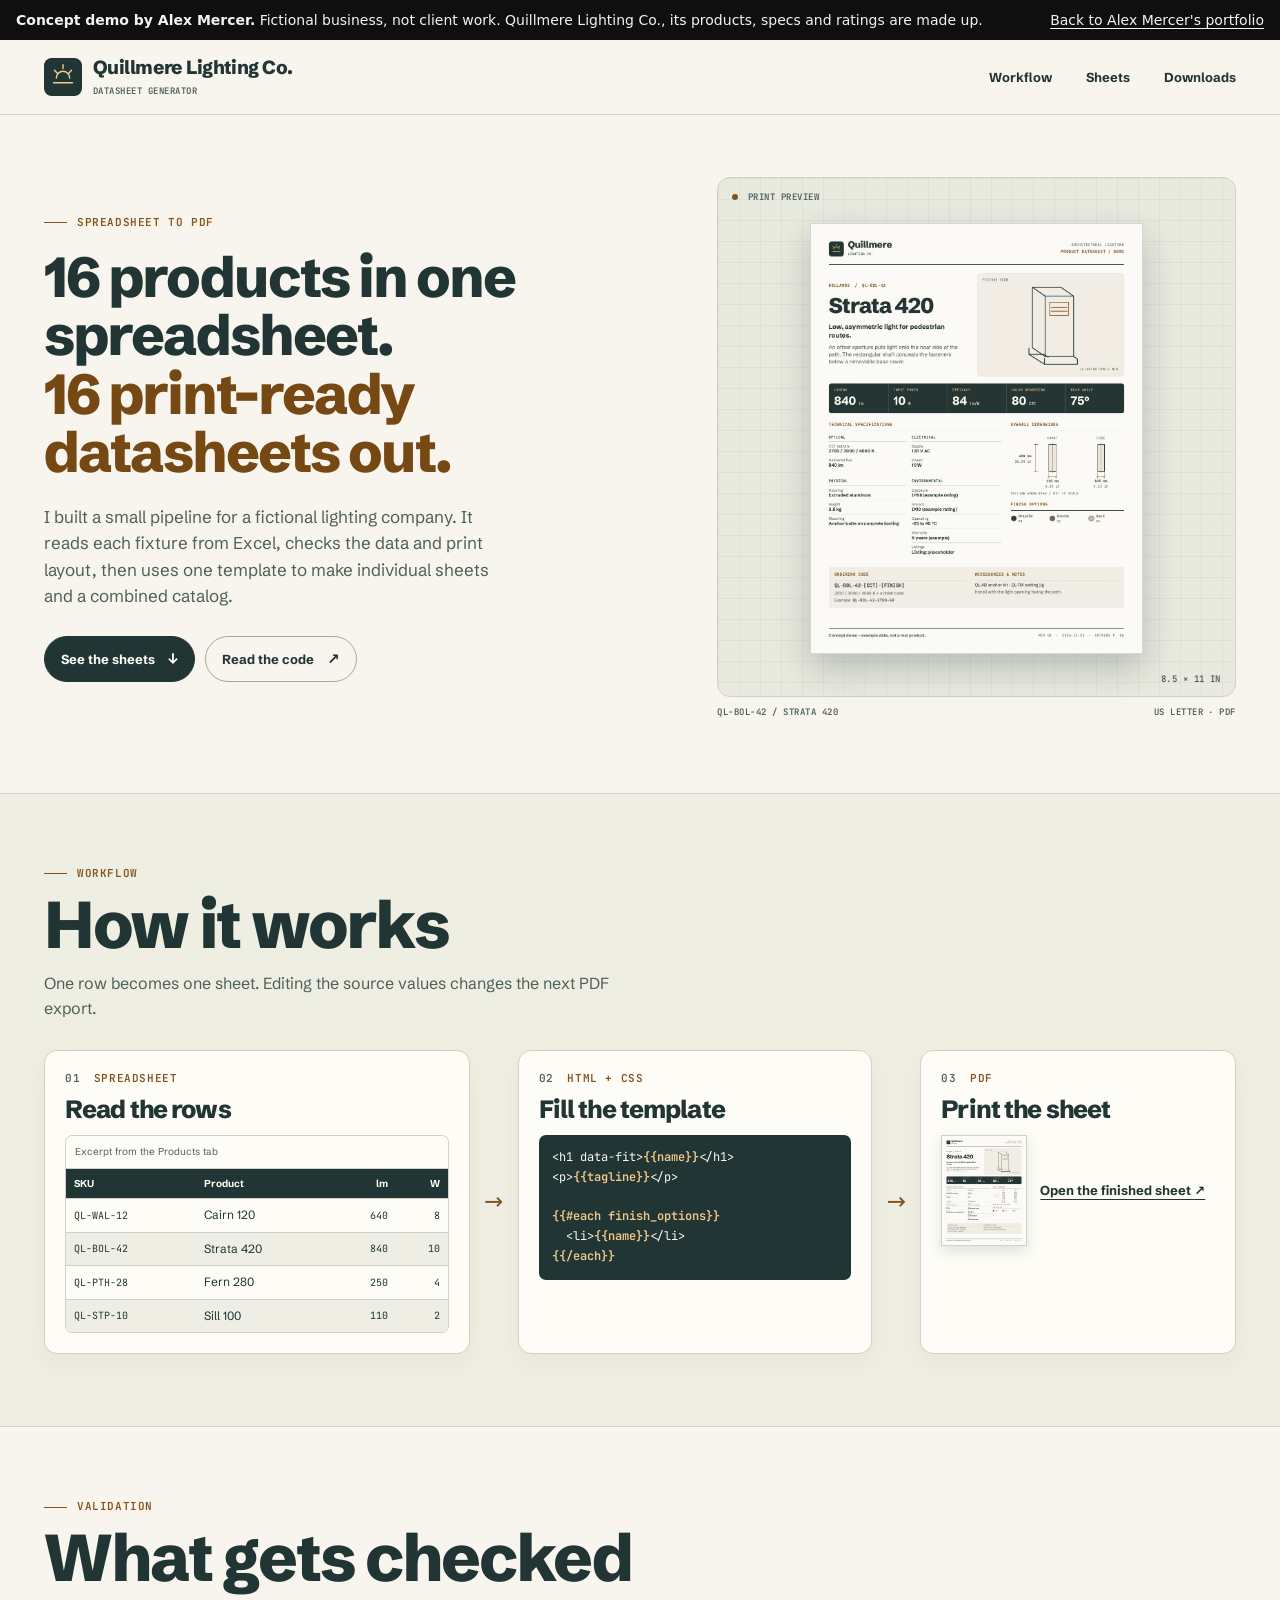
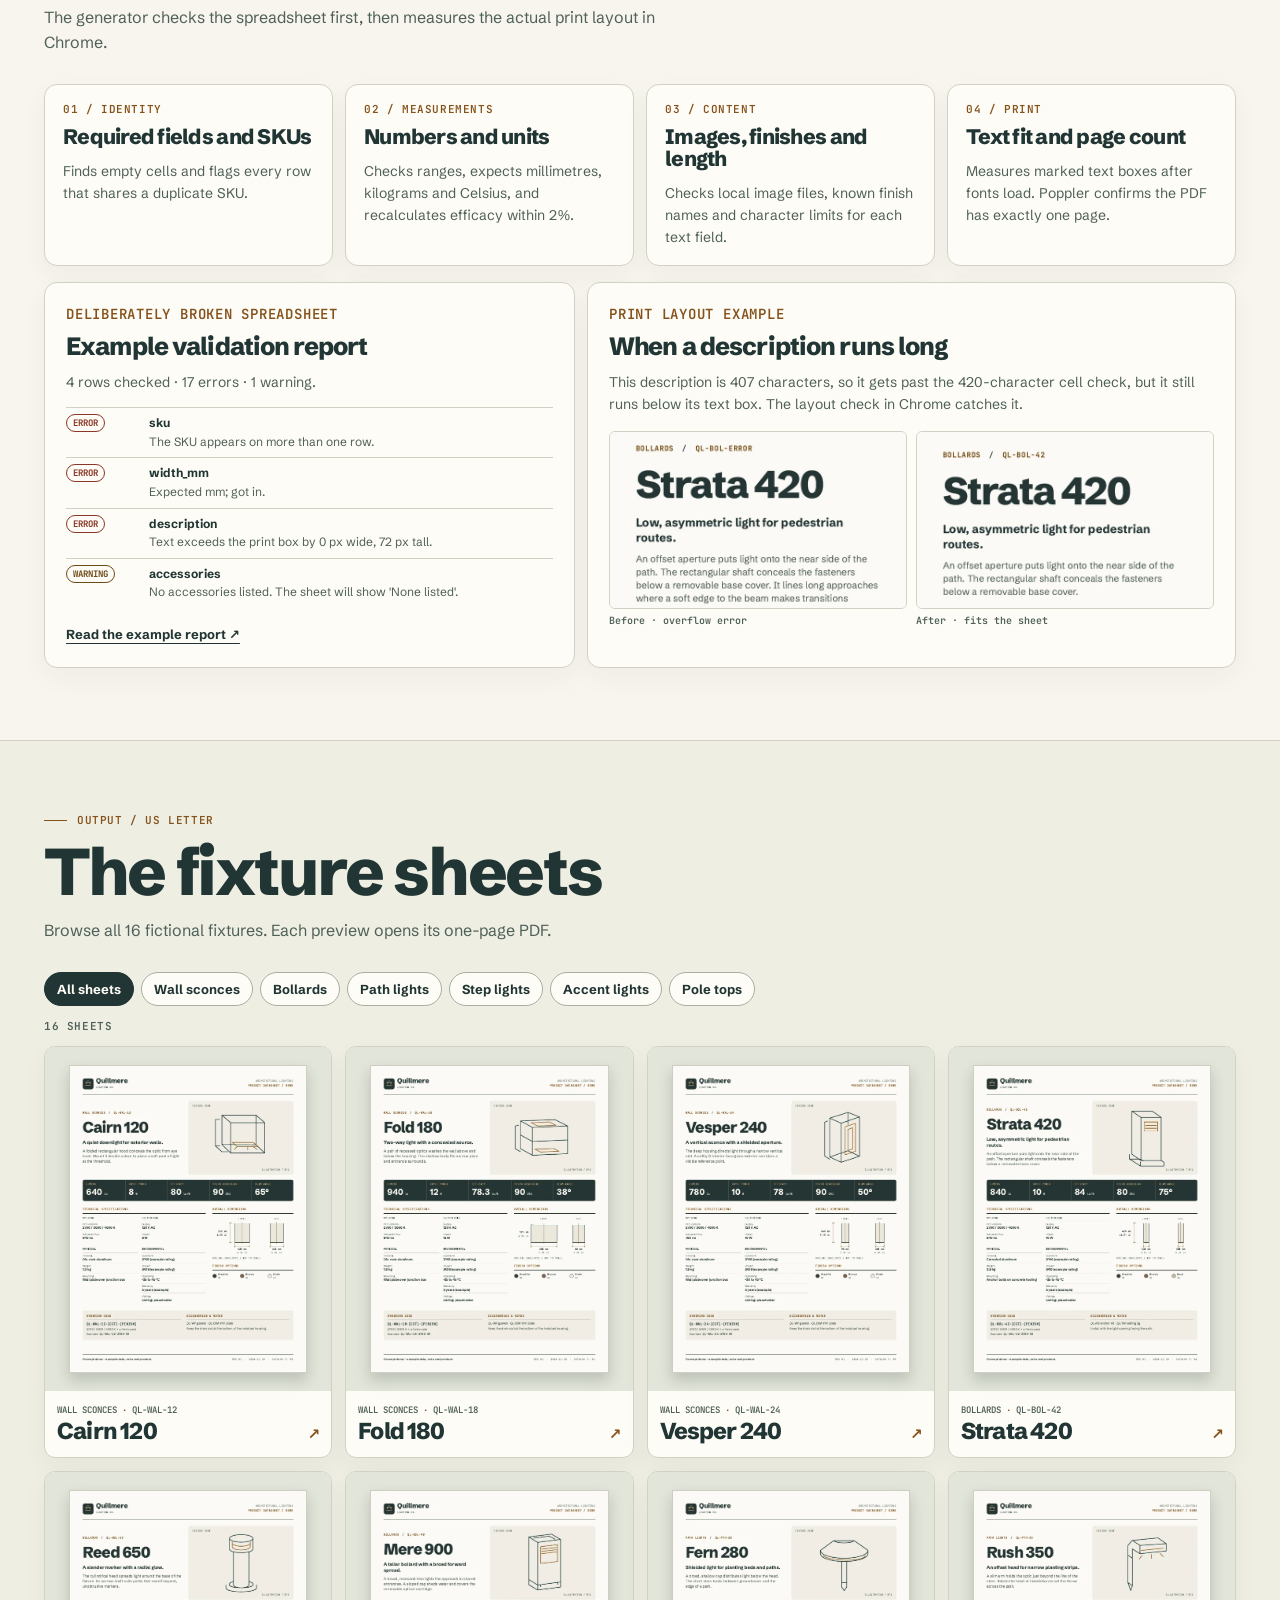
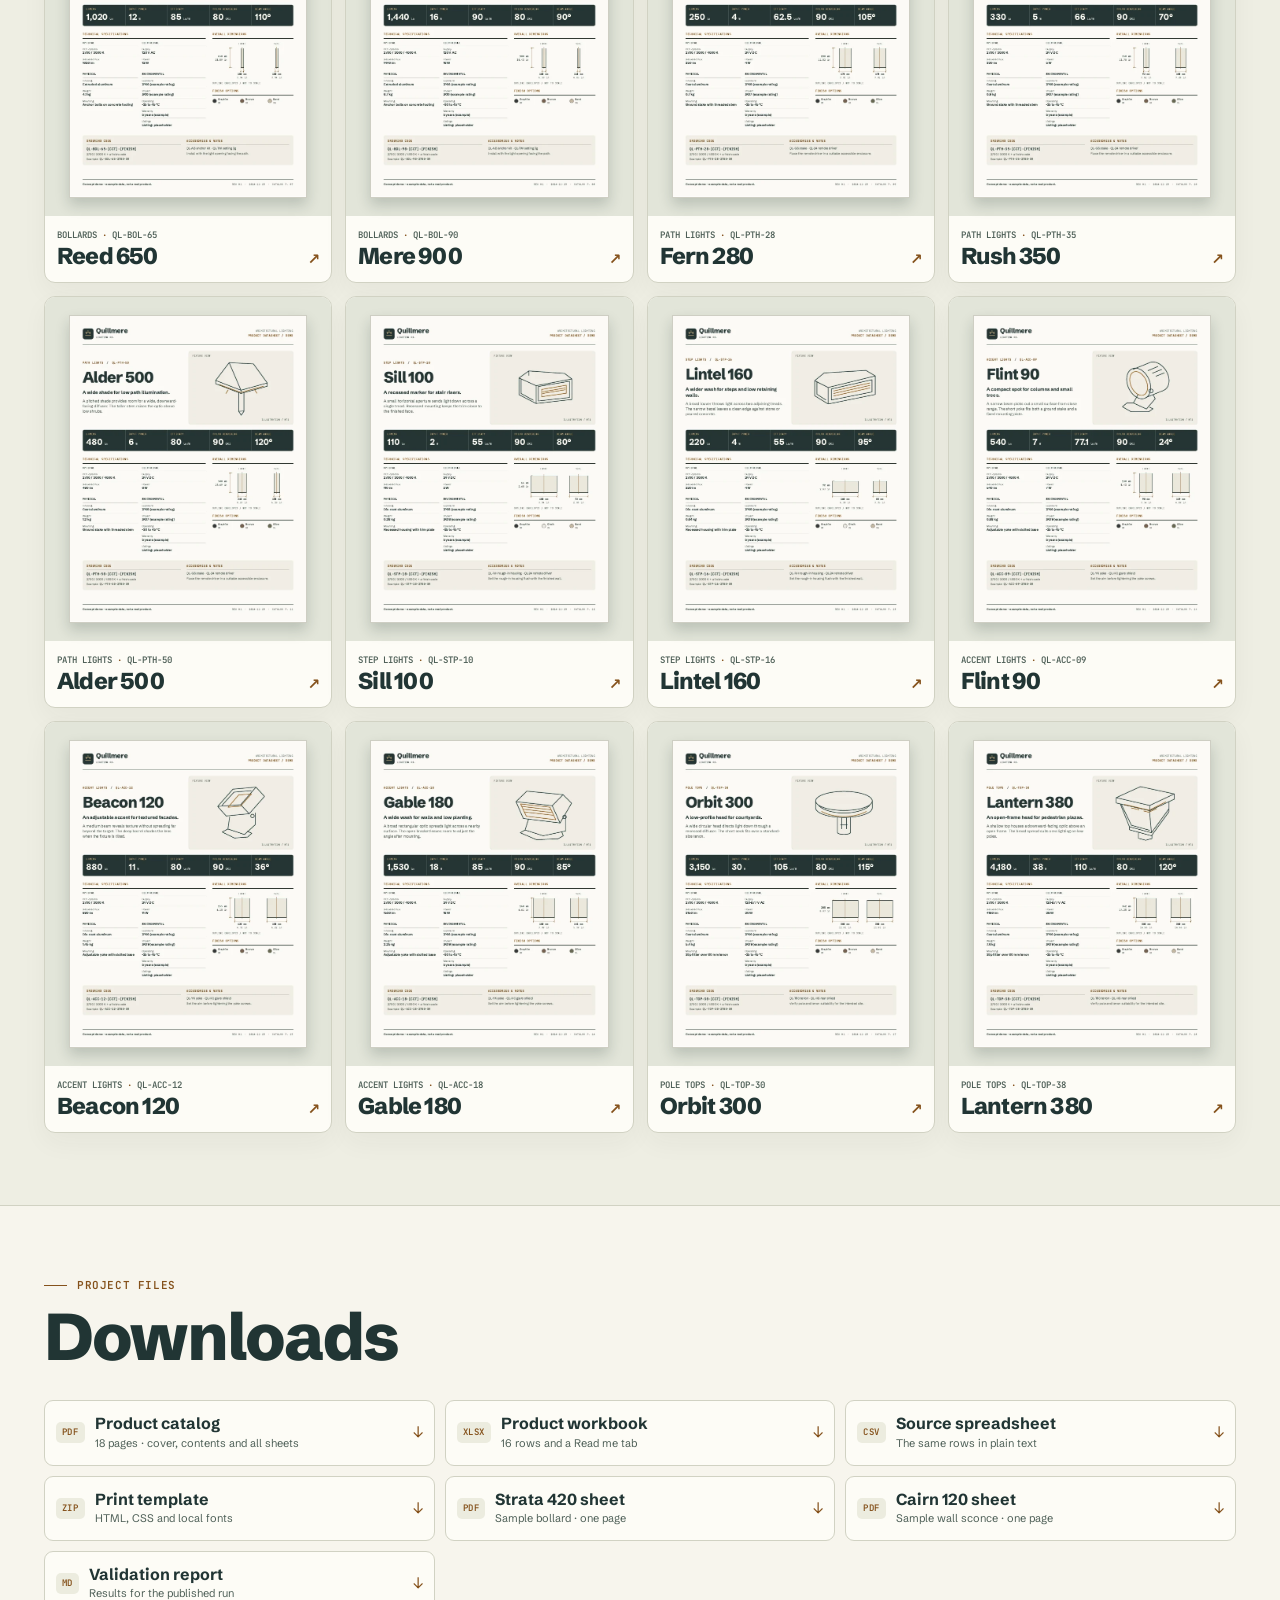
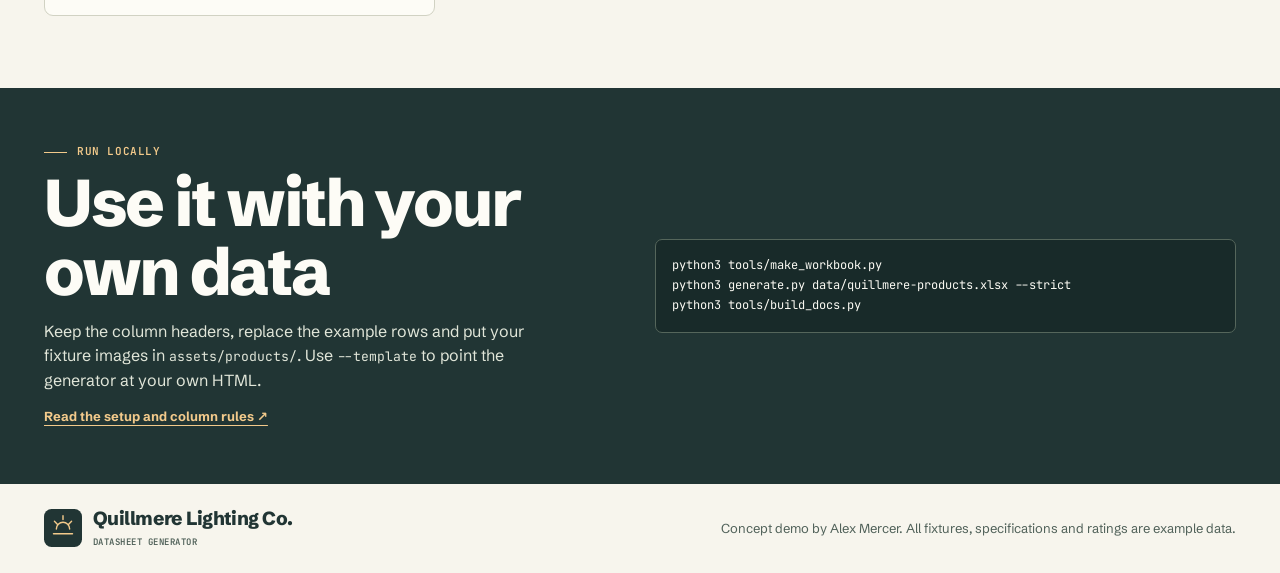
==== commit 001a0c2a: "Say why the long description gets past the cell check" ====
--- a/docs/index.html
+++ b/docs/index.html
@@ -113,7 +113,7 @@
       <div class="overflow-example">
         <p class="eyebrow">Print layout example</p>
         <h3>When a description runs long</h3>
-        <p>The longer description passes the 420-character limit. Chrome catches the part that falls below the text box.</p>
+        <p>This description is 407 characters, so it gets past the 420-character cell check, but it still runs below its text box. The layout check in Chrome catches it.</p>
         <div class="comparison">
           <figure><img src="img/overflow-before.webp" width="640" height="380" loading="lazy" alt="Long description clipped before its final sentences"><figcaption>Before · overflow error</figcaption></figure>
           <figure><img src="img/overflow-after.webp" width="640" height="380" loading="lazy" alt="Shortened description fitting on the Strata 420 sheet"><figcaption>After · fits the sheet</figcaption></figure>
